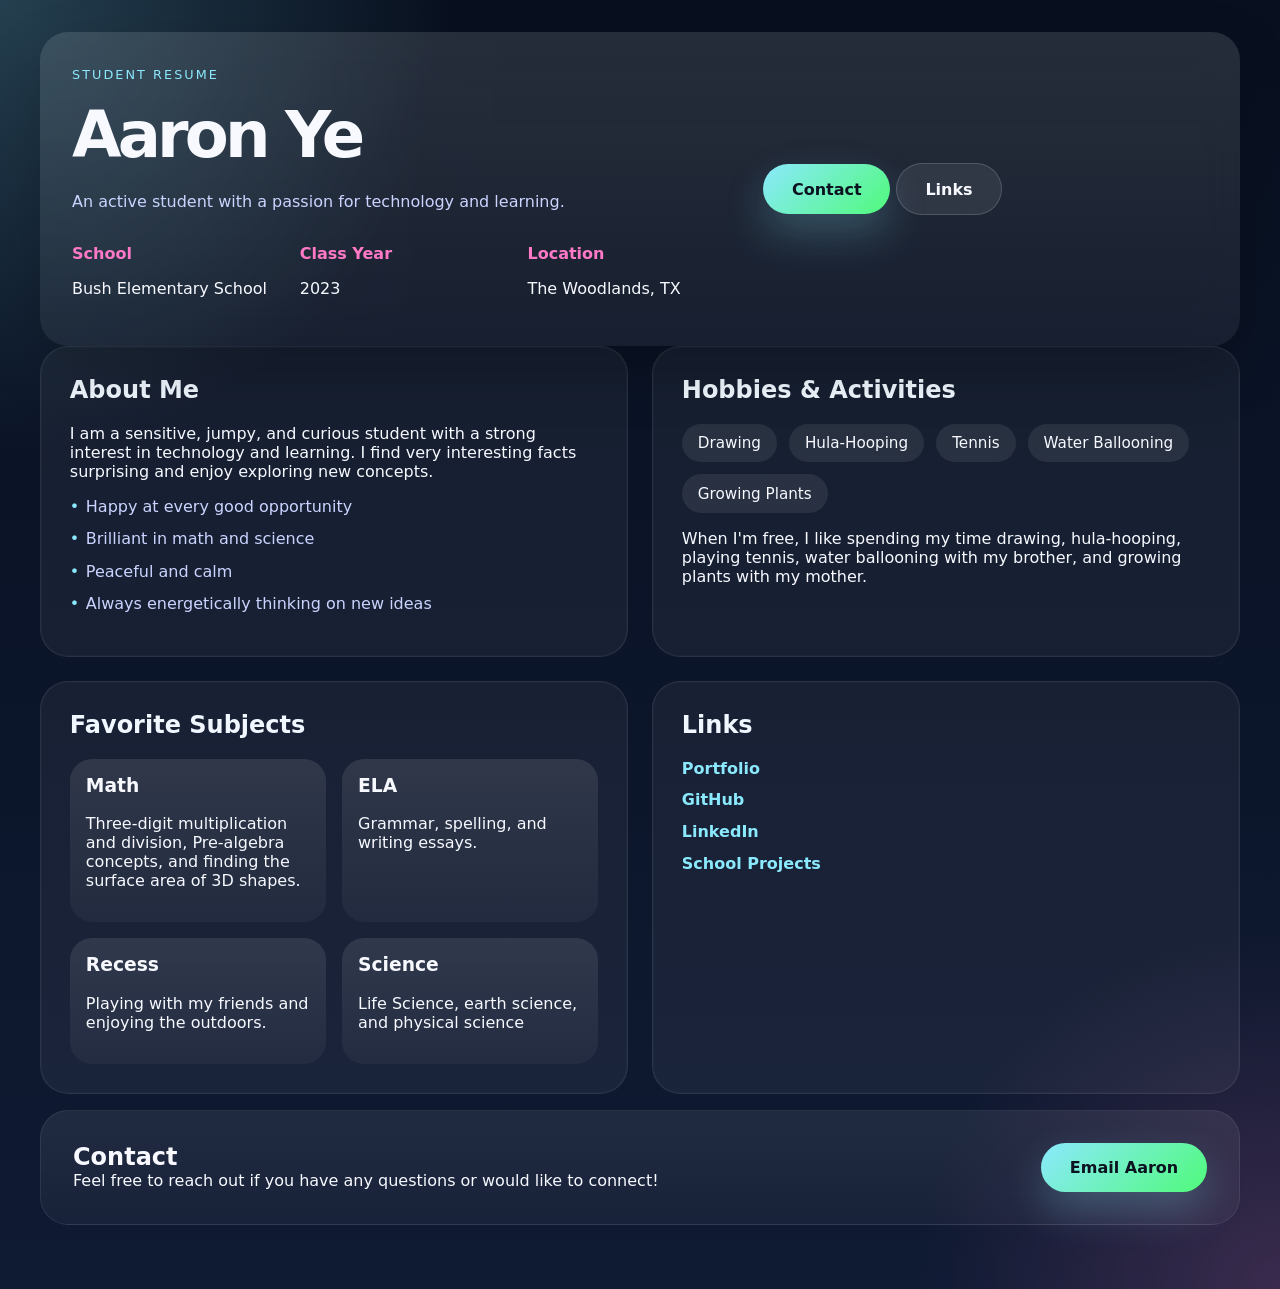
==== sift/index.html @ f31fbbb2 "new7" ====
<!DOCTYPE html>
<html lang="en">
<head>
  <meta charset="UTF-8" />
  <meta name="viewport" content="width=device-width, initial-scale=1.0" />
  <title>Student Resume | Aaron Ye</title>
  <link rel="stylesheet" href="style.css" />
</head>
<body>
  <main class="page-shell">
    <section class="hero-card">
      <div class="hero-text">
        <span class="eyebrow">Student Resume</span>
        <h1>Aaron Ye</h1>
        <p class="subtitle">An active student with a passion for technology and learning.</p>
        <div class="hero-details">
          <div>
            <strong>School</strong>
            <p>Bush Elementary School</p>
          </div>
          <div>
            <strong>Class Year</strong>
            <p>2023</p>
          </div>
          <div>
            <strong>Location</strong>
            <p>The Woodlands, TX</p>
          </div>
        </div>
      </div>
      <div class="hero-actions">
        <a class="button primary" href="#contact">Contact</a>
        <a class="button secondary" href="#links">Links</a>
      </div>
    </section>

    <section class="grid-container">
      <article class="panel about-panel">
        <h2>About Me</h2>
        <p>I am a sensitive, jumpy, and curious student with a strong interest in technology and learning. I find very interesting facts surprising and enjoy exploring new concepts.</p>
        <ul class="attributes-list">
          <li>Happy at every good opportunity</li>
          <li>Brilliant in math and science</li>
          <li>Peaceful and calm</li>
          <li>Always energetically thinking on new ideas</li>
        </ul>
      </article>

      <article class="panel hobbies-panel">
        <h2>Hobbies &amp; Activities</h2>
        <div class="badges">
          <span>Drawing</span>
          <span>Hula-Hooping</span>
          <span>Tennis</span>
          <span>Water Ballooning</span>
          <span>Growing Plants</span>
        </div>
        <p>When I'm free, I like spending my time drawing, hula-hooping, playing tennis, water ballooning with my brother, and growing plants with my mother.</p>
      </article>

      <article class="panel subjects-panel">
        <h2>Favorite Subjects</h2>
        <div class="subject-grid">
          <div class="subject-card">
            <h3>Math</h3>
            <p>Three-digit multiplication and division, Pre-algebra concepts, and finding the surface area of 3D shapes.</p>
          </div>
          <div class="subject-card">
            <h3>ELA</h3>
            <p>Grammar, spelling, and writing essays.</p>
          </div>
          <div class="subject-card">
            <h3>Recess</h3>
            <p>Playing with my friends and enjoying the outdoors.</p>
          </div>
          <div class="subject-card">
            <h3>Science</h3>
            <p>Life Science, earth science, and physical science</p>
          </div>
        </div>
      </article>

      <article id="links" class="panel links-panel">
        <h2>Links</h2>
        <ul class="links-list">
          <li><a href="#">Portfolio</a></li>
          <li><a href="#">GitHub</a></li>
          <li><a href="#">LinkedIn</a></li>
          <li><a href="#">School Projects</a></li>
        </ul>
      </article>
    </section>

    <section id="contact" class="contact-card">
      <div>
        <h2>Contact</h2>
        <p>Feel free to reach out if you have any questions or would like to connect!</p>
      </div>
      <a class="button primary" href="mailto:aaronye8332@gmail.com">Email Aaron</a>
    </section>
  </main>
  <script src="script.js"></script>
</body>
</html>
---- sift/style.css ----
:root {
  --bg: #0b1220;
  --surface: rgba(255, 255, 255, 0.08);
  --surface-strong: rgba(255, 255, 255, 0.12);
  --text-primary: #f7f9ff;
  --text-secondary: #cbd4ff;
  --accent: #8be9fd;
  --accent-strong: #ff79c6;
  --accent-soft: #50fa7b;
  --shadow: 0 24px 60px rgba(0, 0, 0, 0.2);
  --radius: 28px;
  font-family: Inter, ui-sans-serif, system-ui, sans-serif;
}

* {
  box-sizing: border-box;
}

html {
  scroll-behavior: smooth;
}

body {
  margin: 0;
  min-height: 100vh;
  background: radial-gradient(circle at top left, rgba(139, 233, 253, 0.22), transparent 25%),
    radial-gradient(circle at bottom right, rgba(255, 121, 198, 0.18), transparent 20%),
    linear-gradient(180deg, #08101f 0%, #0f1a33 100%);
  color: var(--text-primary);
}

.page-shell {
  width: min(1200px, calc(100% - 2rem));
  margin: 0 auto;
  padding: 2rem 0 4rem;
}

.hero-card,
.grid-container,
.contact-card {
  display: grid;
  gap: 1.5rem;
}

.hero-card {
  padding: 2rem;
  border-radius: var(--radius);
  background: linear-gradient(180deg, rgba(255, 255, 255, 0.12), rgba(255, 255, 255, 0.06));
  backdrop-filter: blur(20px);
  box-shadow: var(--shadow);
  grid-template-columns: 1.5fr 1fr;
  align-items: center;
}

.hero-text {
  max-width: 700px;
}

.eyebrow {
  display: inline-block;
  text-transform: uppercase;
  letter-spacing: 0.16em;
  font-size: 0.8rem;
  color: var(--accent);
  margin-bottom: 1rem;
}

.hero-card h1 {
  margin: 0;
  font-size: clamp(3rem, 5vw, 4.8rem);
  letter-spacing: -0.06em;
}

.subtitle {
  margin: 1rem 0 1.75rem;
  line-height: 1.75;
  color: var(--text-secondary);
  max-width: 620px;
}

.hero-details {
  display: grid;
  gap: 1rem;
  grid-template-columns: repeat(3, minmax(0, 1fr));
}

.hero-details strong {
  display: block;
  color: var(--accent-strong);
  margin-bottom: 0.4rem;
}

.hero-actions {
  justify-content: end;
  align-items: center;
}

.button {
  display: inline-flex;
  align-items: center;
  justify-content: center;
  border: 0;
  border-radius: 999px;
  padding: 0.95rem 1.8rem;
  font-weight: 700;
  text-decoration: none;
  transition: transform 0.2s ease, box-shadow 0.2s ease, background-color 0.2s ease;
}

.button:hover {
  transform: translateY(-2px);
}

.primary {
  background: linear-gradient(135deg, var(--accent), var(--accent-soft));
  color: #0b1220;
  box-shadow: 0 18px 40px rgba(139, 233, 253, 0.24);
}

.secondary {
  background: rgba(255, 255, 255, 0.08);
  color: var(--text-primary);
  border: 1px solid rgba(255, 255, 255, 0.16);
}

.grid-container {
  grid-template-columns: repeat(2, minmax(0, 1fr));
}

.panel {
  padding: 1.8rem;
  border-radius: var(--radius);
  background: rgba(255, 255, 255, 0.05);
  border: 1px solid rgba(255, 255, 255, 0.08);
  box-shadow: inset 0 0 0 1px rgba(255, 255, 255, 0.02);
}

.panel h2 {
  margin-top: 0;
  color: #f1f7ff;
}

.attributes-list,
.links-list,
.badges,
.subject-grid {
  margin: 1rem 0 0;
  padding: 0;
}

.attributes-list li {
  list-style: none;
  margin-bottom: 0.85rem;
  padding-left: 1rem;
  position: relative;
  color: var(--text-secondary);
}

.attributes-list li::before {
  content: "•";
  position: absolute;
  left: 0;
  color: var(--accent);
}

.badges {
  display: flex;
  flex-wrap: wrap;
  gap: 0.75rem;
}

.badges span {
  background: rgba(255, 255, 255, 0.08);
  color: var(--text-primary);
  padding: 0.65rem 1rem;
  border-radius: 999px;
  font-size: 0.95rem;
}

.subject-grid {
  display: grid;
  gap: 1rem;
  grid-template-columns: repeat(2, minmax(0, 1fr));
}

.subject-card {
  padding: 1rem;
  border-radius: 22px;
  background: linear-gradient(180deg, rgba(255, 255, 255, 0.1), rgba(255, 255, 255, 0.04));
}

.subject-card h3 {
  margin-top: 0;
}

.links-list li {
  list-style: none;
  margin: 0.8rem 0;
}

.links-list a {
  color: var(--accent);
  text-decoration: none;
  font-weight: 600;
}

.links-list a:hover {
  text-decoration: underline;
}

.contact-card {
  padding: 2rem;
  margin-top: 1rem;
  grid-template-columns: 1fr auto;
  border-radius: var(--radius);
  background: linear-gradient(180deg, rgba(255, 255, 255, 0.08), rgba(255, 255, 255, 0.04));
  border: 1px solid rgba(255, 255, 255, 0.08);
}

.contact-card h2,
.contact-card p {
  margin: 0;
}

@media (max-width: 900px) {
  .hero-card,
  .grid-container {
    grid-template-columns: 1fr;
  }

  .hero-actions {
    justify-content: flex-start;
    gap: 1rem;
  }

  .contact-card {
    grid-template-columns: 1fr;
  }

  .subject-grid {
    grid-template-columns: 1fr;
  }
}

@media (max-width: 600px) {
  .page-shell {
    width: min(100%, calc(100% - 1.5rem));
    padding: 1.5rem 0 3rem;
  }

  .hero-card {
    padding: 1.5rem;
  }

  .hero-details {
    grid-template-columns: 1fr;
  }

  .button {
    width: 100%;
  }
}
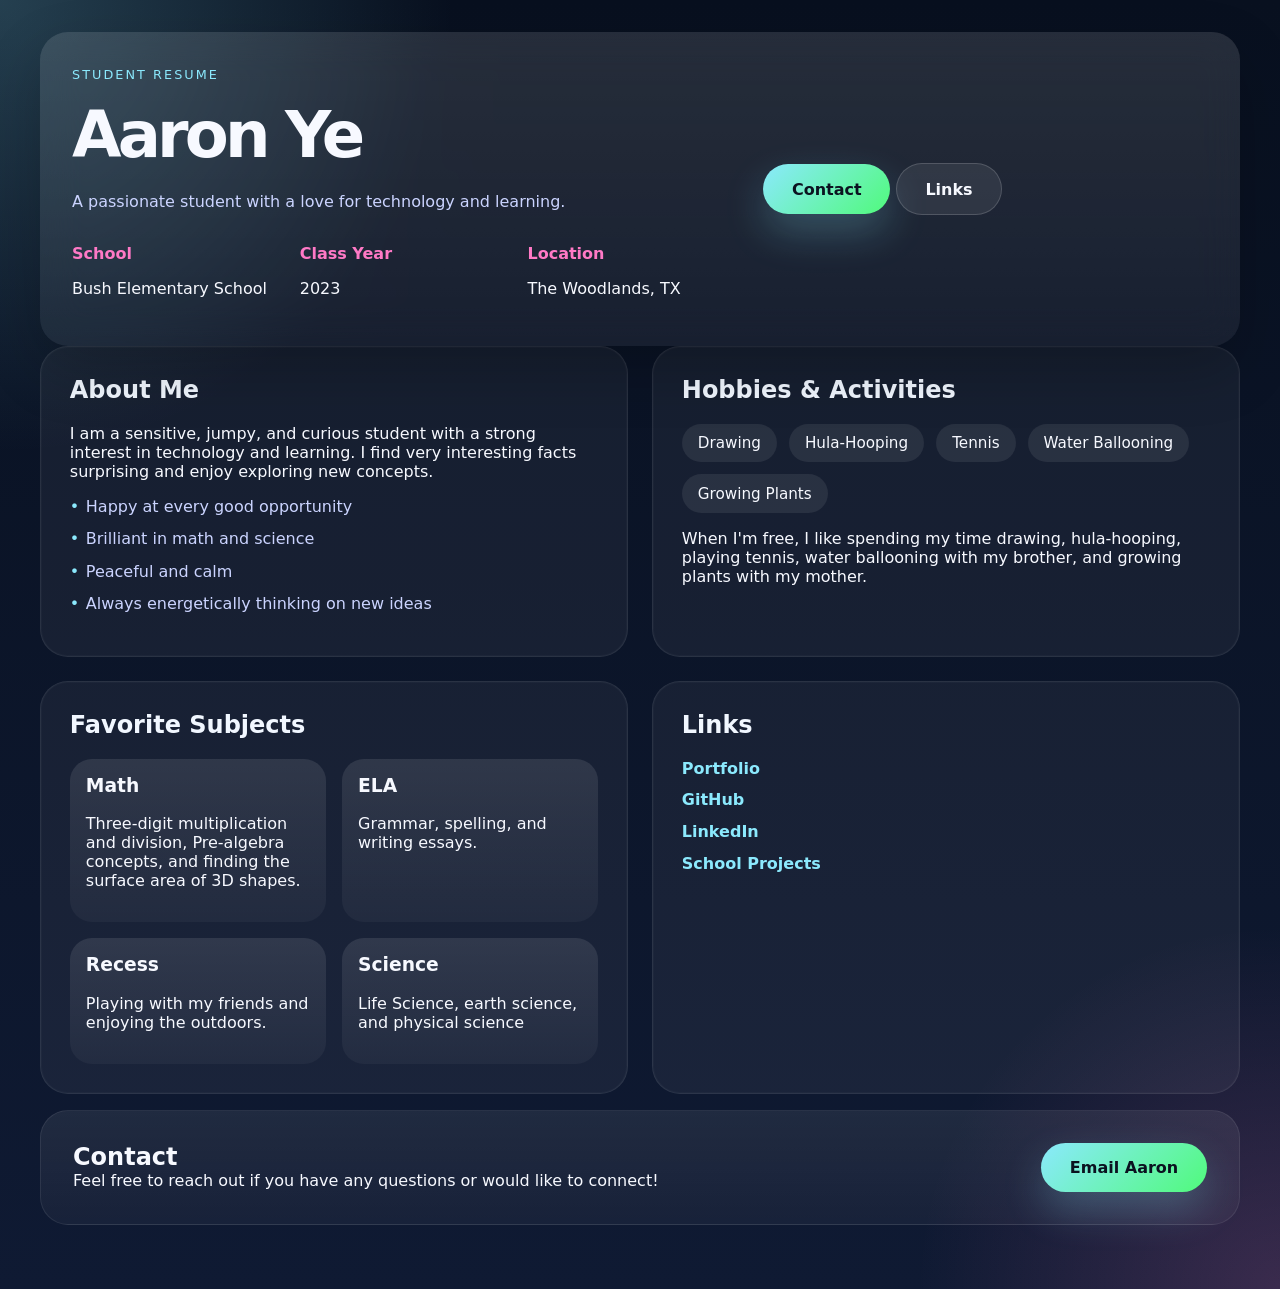
==== commit 310429b7: "new8" ====
--- a/sift/index.html
+++ b/sift/index.html
@@ -12,7 +12,7 @@
       <div class="hero-text">
         <span class="eyebrow">Student Resume</span>
         <h1>Aaron Ye</h1>
-        <p class="subtitle">An active student with a passion for technology and learning.</p>
+        <p class="subtitle">A passionate student with a love for technology and learning.</p>
         <div class="hero-details">
           <div>
             <strong>School</strong>
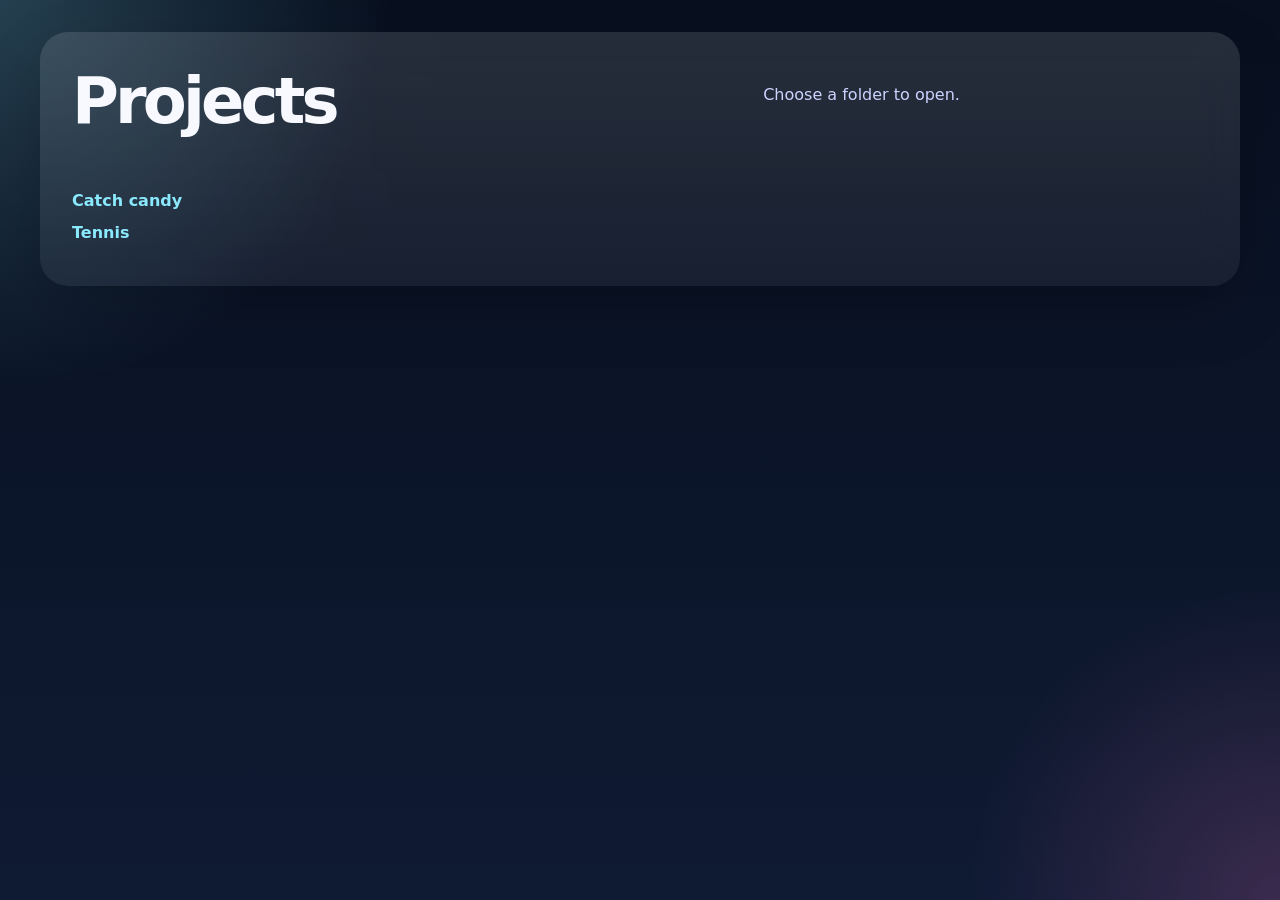
==== commit 38f56105: "gssr.sjth.sntjd" ====
--- a/sift/index.html
+++ b/sift/index.html
@@ -3,102 +3,19 @@
 <head>
   <meta charset="UTF-8" />
   <meta name="viewport" content="width=device-width, initial-scale=1.0" />
-  <title>Student Resume | Aaron Ye</title>
+  <title>Project Links</title>
   <link rel="stylesheet" href="style.css" />
 </head>
 <body>
   <main class="page-shell">
     <section class="hero-card">
-      <div class="hero-text">
-        <span class="eyebrow">Student Resume</span>
-        <h1>Aaron Ye</h1>
-        <p class="subtitle">A passionate student with a love for technology and learning.</p>
-        <div class="hero-details">
-          <div>
-            <strong>School</strong>
-            <p>Bush Elementary School</p>
-          </div>
-          <div>
-            <strong>Class Year</strong>
-            <p>2023</p>
-          </div>
-          <div>
-            <strong>Location</strong>
-            <p>The Woodlands, TX</p>
-          </div>
-        </div>
-      </div>
-      <div class="hero-actions">
-        <a class="button primary" href="#contact">Contact</a>
-        <a class="button secondary" href="#links">Links</a>
-      </div>
-    </section>
-
-    <section class="grid-container">
-      <article class="panel about-panel">
-        <h2>About Me</h2>
-        <p>I am a sensitive, jumpy, and curious student with a strong interest in technology and learning. I find very interesting facts surprising and enjoy exploring new concepts.</p>
-        <ul class="attributes-list">
-          <li>Happy at every good opportunity</li>
-          <li>Brilliant in math and science</li>
-          <li>Peaceful and calm</li>
-          <li>Always energetically thinking on new ideas</li>
-        </ul>
-      </article>
-
-      <article class="panel hobbies-panel">
-        <h2>Hobbies &amp; Activities</h2>
-        <div class="badges">
-          <span>Drawing</span>
-          <span>Hula-Hooping</span>
-          <span>Tennis</span>
-          <span>Water Ballooning</span>
-          <span>Growing Plants</span>
-        </div>
-        <p>When I'm free, I like spending my time drawing, hula-hooping, playing tennis, water ballooning with my brother, and growing plants with my mother.</p>
-      </article>
-
-      <article class="panel subjects-panel">
-        <h2>Favorite Subjects</h2>
-        <div class="subject-grid">
-          <div class="subject-card">
-            <h3>Math</h3>
-            <p>Three-digit multiplication and division, Pre-algebra concepts, and finding the surface area of 3D shapes.</p>
-          </div>
-          <div class="subject-card">
-            <h3>ELA</h3>
-            <p>Grammar, spelling, and writing essays.</p>
-          </div>
-          <div class="subject-card">
-            <h3>Recess</h3>
-            <p>Playing with my friends and enjoying the outdoors.</p>
-          </div>
-          <div class="subject-card">
-            <h3>Science</h3>
-            <p>Life Science, earth science, and physical science</p>
-          </div>
-        </div>
-      </article>
-
-      <article id="links" class="panel links-panel">
-        <h2>Links</h2>
-        <ul class="links-list">
-          <li><a href="#">Portfolio</a></li>
-          <li><a href="#">GitHub</a></li>
-          <li><a href="#">LinkedIn</a></li>
-          <li><a href="#">School Projects</a></li>
-        </ul>
-      </article>
-    </section>
-
-    <section id="contact" class="contact-card">
-      <div>
-        <h2>Contact</h2>
-        <p>Feel free to reach out if you have any questions or would like to connect!</p>
-      </div>
-      <a class="button primary" href="mailto:aaronye8332@gmail.com">Email Aaron</a>
+      <h1>Projects</h1>
+      <p class="subtitle">Choose a folder to open.</p>
+      <ul class="links-list">
+        <li><a href="Catch%20candy/">Catch candy</a></li>
+        <li><a href="tennis/">Tennis</a></li>
+      </ul>
     </section>
   </main>
-  <script src="script.js"></script>
 </body>
 </html>
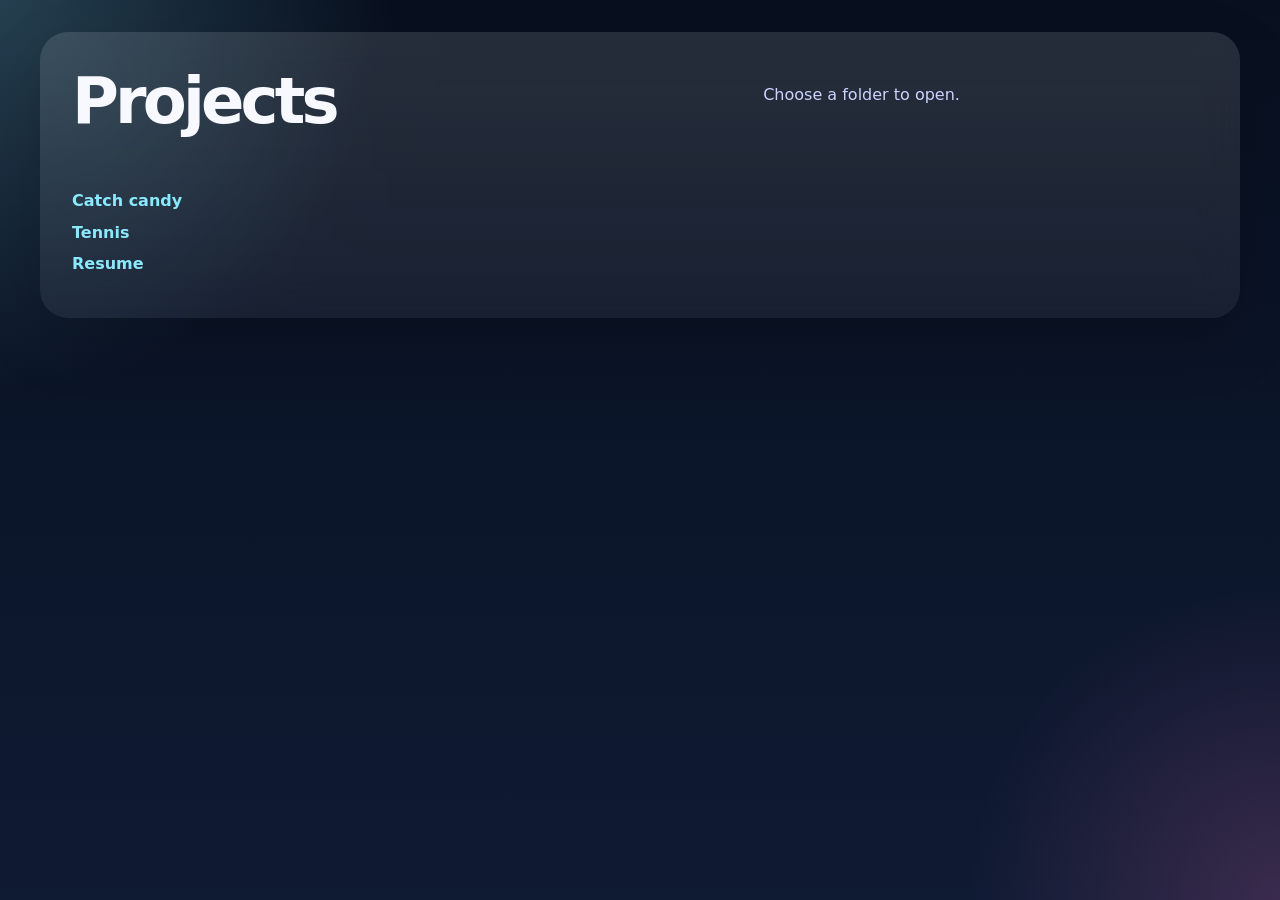
==== commit 7ccc8089: "jvn,dxjf,zd" ====
--- a/sift/index.html
+++ b/sift/index.html
@@ -14,6 +14,7 @@
       <ul class="links-list">
         <li><a href="Catch%20candy/">Catch candy</a></li>
         <li><a href="tennis/">Tennis</a></li>
+        <li><a href="resume/">Resume</a></li>
       </ul>
     </section>
   </main>
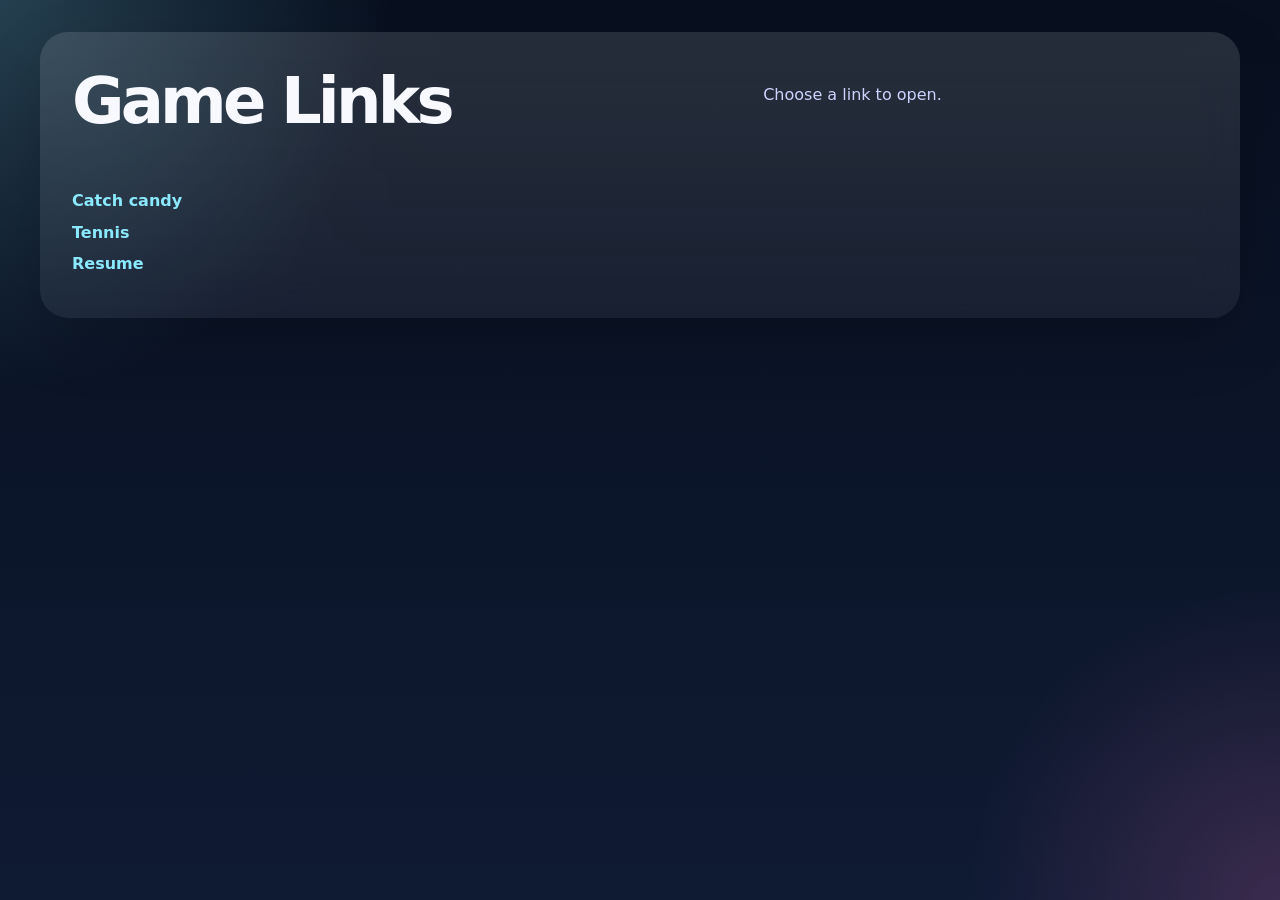
==== commit de0463ac: "mjegsmj" ====
--- a/sift/index.html
+++ b/sift/index.html
@@ -9,8 +9,8 @@
 <body>
   <main class="page-shell">
     <section class="hero-card">
-      <h1>Projects</h1>
-      <p class="subtitle">Choose a folder to open.</p>
+      <h1>Game Links</h1>
+      <p class="subtitle">Choose a link to open.</p>
       <ul class="links-list">
         <li><a href="Catch%20candy/">Catch candy</a></li>
         <li><a href="tennis/">Tennis</a></li>
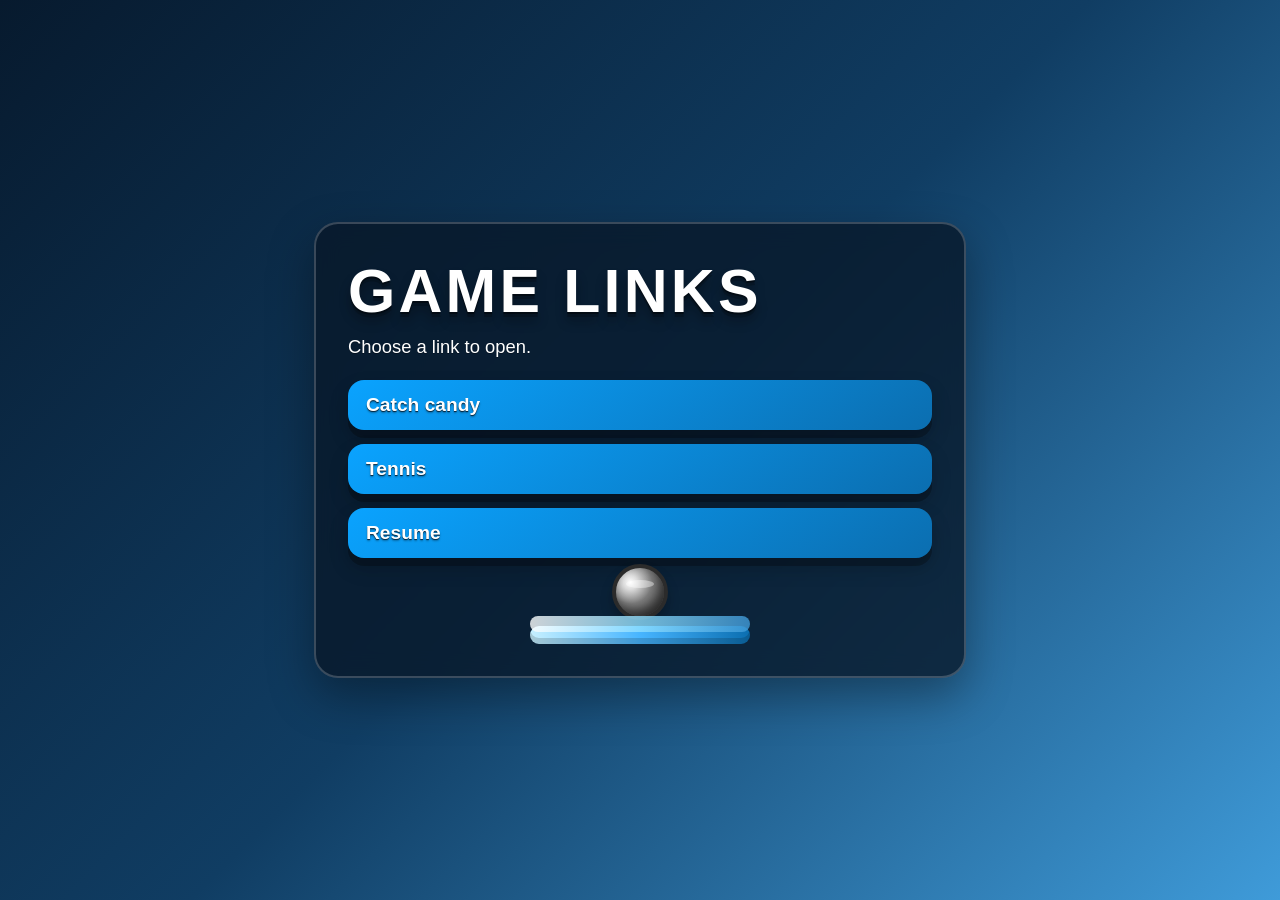
==== commit 88900611: "htd" ====
--- a/sift/index.html
+++ b/sift/index.html
@@ -4,7 +4,188 @@
   <meta charset="UTF-8" />
   <meta name="viewport" content="width=device-width, initial-scale=1.0" />
   <title>Project Links</title>
-  <link rel="stylesheet" href="style.css" />
+  <style>
+    * {
+      box-sizing: border-box;
+    }
+
+    body {
+      margin: 0;
+      min-height: 100vh;
+      display: grid;
+      place-items: center;
+      font-family: "Trebuchet MS", "Segoe UI", sans-serif;
+      background: linear-gradient(135deg, #071a2e, #103d63, #3f9bd9);
+      color: #ffffff;
+      overflow: hidden;
+    }
+
+    .page-shell {
+      width: min(92vw, 700px);
+      padding: 24px;
+    }
+
+    .hero-card {
+      background: rgba(8, 24, 40, 0.78);
+      border: 2px solid rgba(255, 255, 255, 0.2);
+      border-radius: 24px;
+      padding: 32px;
+      box-shadow: 0 18px 45px rgba(0, 0, 0, 0.35);
+      backdrop-filter: blur(12px);
+    }
+
+    h1 {
+      margin: 0 0 10px;
+      font-size: clamp(2.4rem, 5vw, 3.8rem);
+      text-transform: uppercase;
+      letter-spacing: 0.2rem;
+      animation: fadeInTitle 1.2s ease both;
+      text-shadow: 0 2px 0 rgba(0, 0, 0, 0.4), 0 5px 0 rgba(0, 0, 0, 0.2), 0 9px 12px rgba(0, 0, 0, 0.3);
+    }
+
+    .subtitle {
+      margin: 0 0 22px;
+      font-size: 1.15rem;
+      opacity: 0.95;
+      animation: fadeInTitle 1.25s ease both;
+      text-shadow: 0 1px 0 rgba(0, 0, 0, 0.3);
+    }
+
+    .links-list {
+      list-style: none;
+      padding: 0;
+      margin: 0;
+      display: grid;
+      gap: 14px;
+    }
+
+    .links-list li {
+      opacity: 0;
+      animation: bounceIn 1s cubic-bezier(0.22, 1, 0.36, 1) both;
+    }
+
+    .links-list li:nth-child(2) {
+      animation-delay: 0.2s;
+    }
+
+    .links-list li:nth-child(3) {
+      animation-delay: 0.4s;
+    }
+
+    .links-list a {
+      display: block;
+      padding: 14px 18px;
+      border-radius: 16px;
+      text-decoration: none;
+      font-size: 1.2rem;
+      font-weight: 800;
+      color: #ffffff;
+      background: linear-gradient(145deg, #0aa3ff, #0b6eb0);
+      box-shadow: 0 8px 0 rgba(0, 0, 0, 0.25), 0 10px 20px rgba(0, 0, 0, 0.2);
+      text-shadow: 0 2px 2px rgba(0, 0, 0, 0.35), 0 1px 0 #0a3c60;
+      transition: transform 0.2s ease, box-shadow 0.2s ease;
+    }
+
+    .links-list a:hover {
+      transform: translateY(-4px) scale(1.02);
+      box-shadow: 0 12px 0 rgba(0, 0, 0, 0.25), 0 14px 24px rgba(0, 0, 0, 0.3);
+    }
+
+    .links-list a:active {
+      transform: translateY(1px) scale(0.99);
+    }
+
+    .stage {
+      margin-top: 24px;
+      display: flex;
+      flex-direction: column;
+      align-items: center;
+      gap: 6px;
+    }
+
+    .trampoline {
+      width: 220px;
+      height: 18px;
+      background: linear-gradient(90deg, #c7f0ff, #47b5ff, #0b6eb0);
+      border-radius: 999px;
+      box-shadow: inset 0 -6px 0 rgba(0, 0, 0, 0.16);
+      position: relative;
+    }
+
+    .trampoline::before {
+      content: "";
+      position: absolute;
+      inset: -10px 0 auto 0;
+      height: 16px;
+      border-radius: 999px;
+      background: linear-gradient(90deg, #ffffff, #8fdfff, #3f9bd9);
+      opacity: 0.8;
+    }
+
+    .soccer-ball {
+      position: relative;
+      width: 56px;
+      height: 56px;
+      border-radius: 50%;
+      border: 4px solid #2b2b2b;
+      background: radial-gradient(circle at 30% 30%, #ffffff, #dbdbdb 15%, #7a7a7a 45%, #2d2d2d 100%);
+      box-shadow: inset -4px -6px 8px rgba(0, 0, 0, 0.4), 0 8px 12px rgba(0, 0, 0, 0.25);
+      animation: bounceBall 1.35s infinite ease-in-out;
+      transform-origin: bottom center;
+      margin-top: -18px;
+    }
+
+    .soccer-ball::before {
+      content: "";
+      position: absolute;
+      inset: 12px 10px auto;
+      height: 8px;
+      border-radius: 50%;
+      background: rgba(255, 255, 255, 0.4);
+    }
+
+    @keyframes fadeInTitle {
+      from {
+        opacity: 0;
+        transform: translateY(-14px) scale(0.96);
+      }
+      to {
+        opacity: 1;
+        transform: translateY(0) scale(1);
+      }
+    }
+
+    @keyframes bounceIn {
+      0% {
+        opacity: 0;
+        transform: translateY(26px) scale(0.82);
+      }
+      65% {
+        opacity: 1;
+        transform: translateY(-6px) scale(1.03);
+      }
+      100% {
+        opacity: 1;
+        transform: translateY(0) scale(1);
+      }
+    }
+
+    @keyframes bounceBall {
+      0%,
+      100% {
+        transform: translateY(0) scale(1);
+      }
+      25% {
+        transform: translateY(-100px) scale(1.03);
+      }
+      50% {
+        transform: translateY(0) scale(1);
+      }
+      75% {
+        transform: translateY(-34px) scale(1);
+      }
+    }
+  </style>
 </head>
 <body>
   <main class="page-shell">
@@ -16,6 +197,11 @@
         <li><a href="tennis/">Tennis</a></li>
         <li><a href="resume/">Resume</a></li>
       </ul>
+
+      <div class="stage" aria-hidden="true">
+        <div class="soccer-ball"></div>
+        <div class="trampoline"></div>
+      </div>
     </section>
   </main>
 </body>
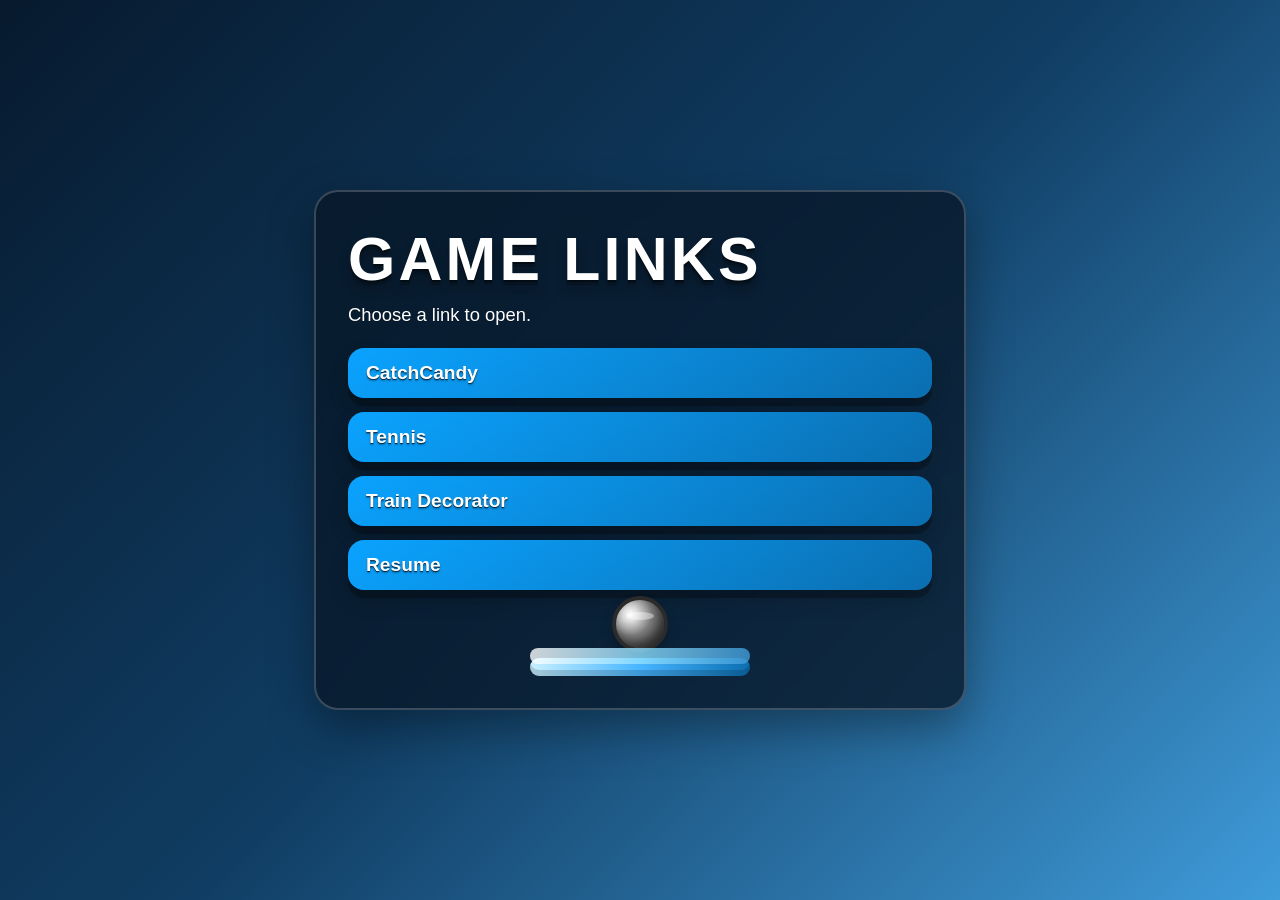
==== commit 66f4f070: "hggg" ====
--- a/sift/index.html
+++ b/sift/index.html
@@ -193,8 +193,9 @@
       <h1>Game Links</h1>
       <p class="subtitle">Choose a link to open.</p>
       <ul class="links-list">
-        <li><a href="Catch%20candy/">Catch candy</a></li>
-        <li><a href="tennis/">Tennis</a></li>
+        <li><a href="CatchCandy/">CatchCandy</a></li>
+        <li><a href="tennis/index.html">Tennis</a></li>
+        <li><a href="train/index.html">Train Decorator</a></li>
         <li><a href="resume/">Resume</a></li>
       </ul>
 
